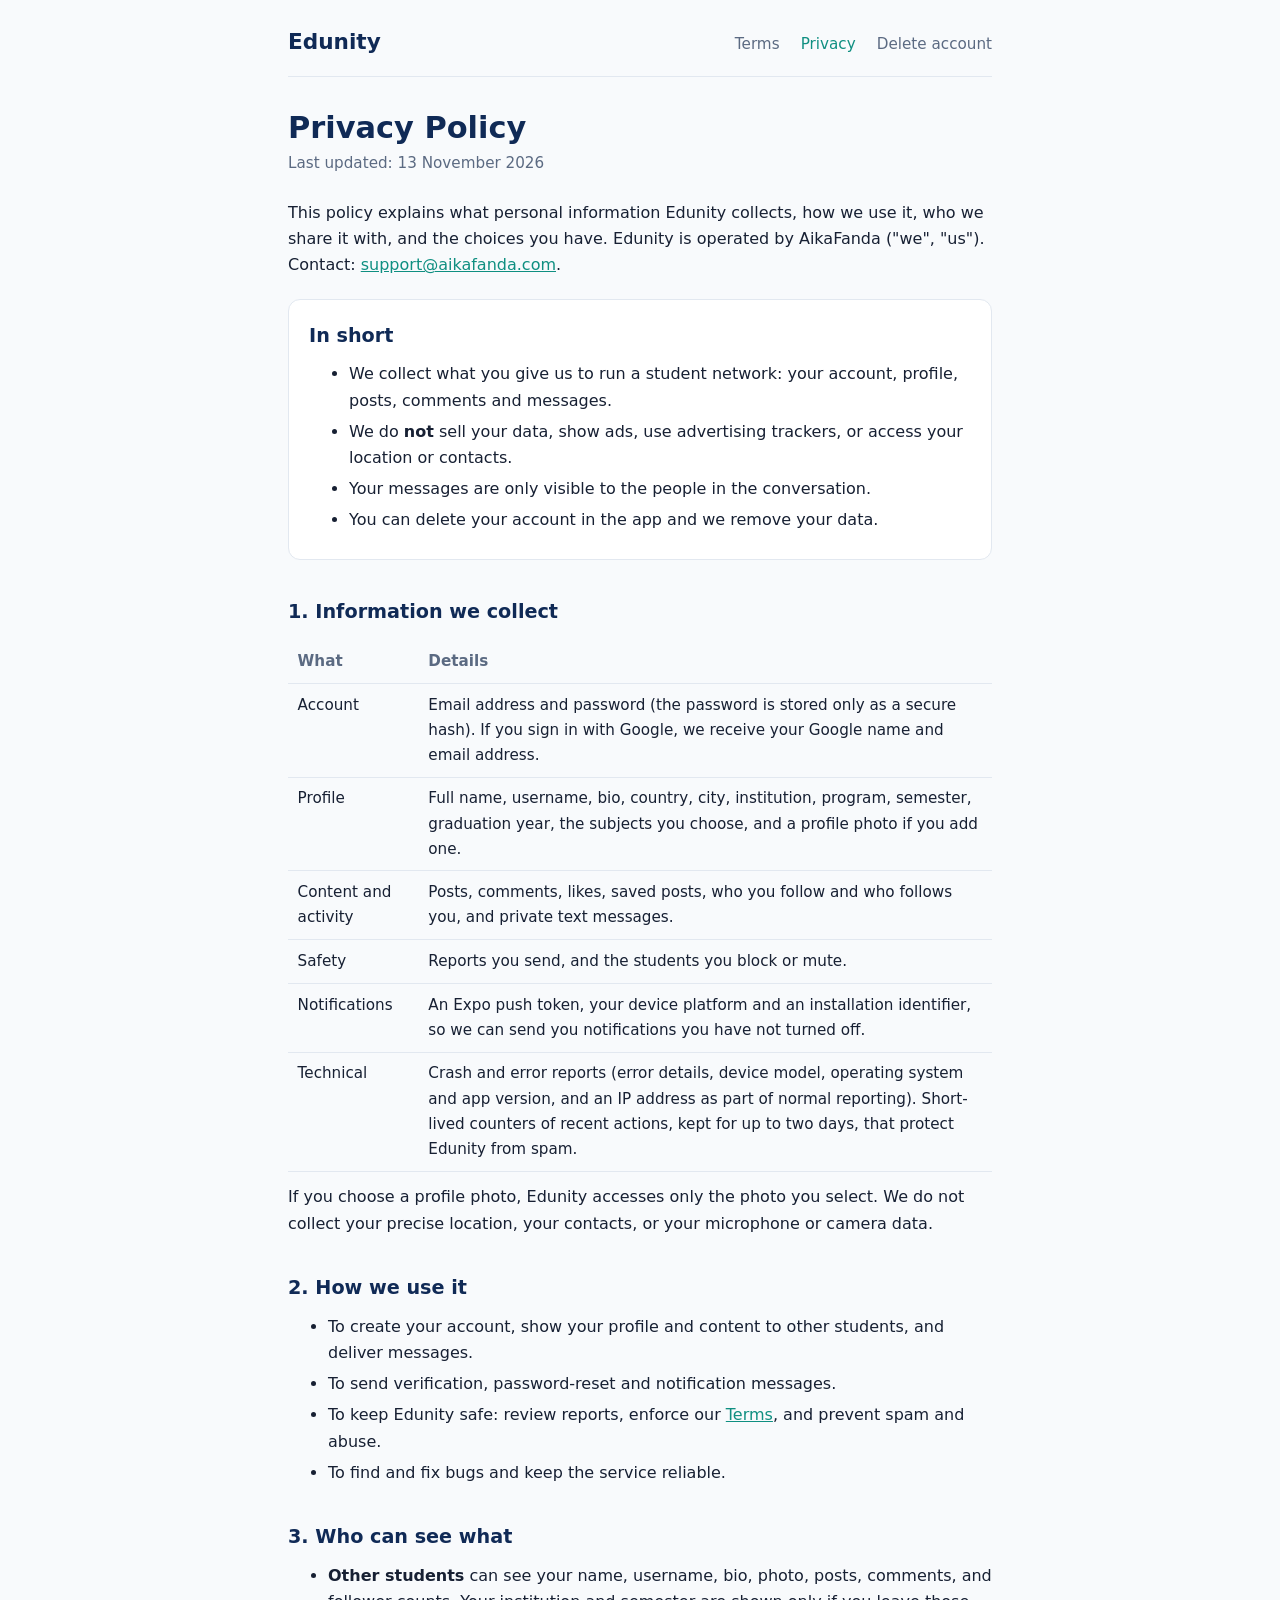
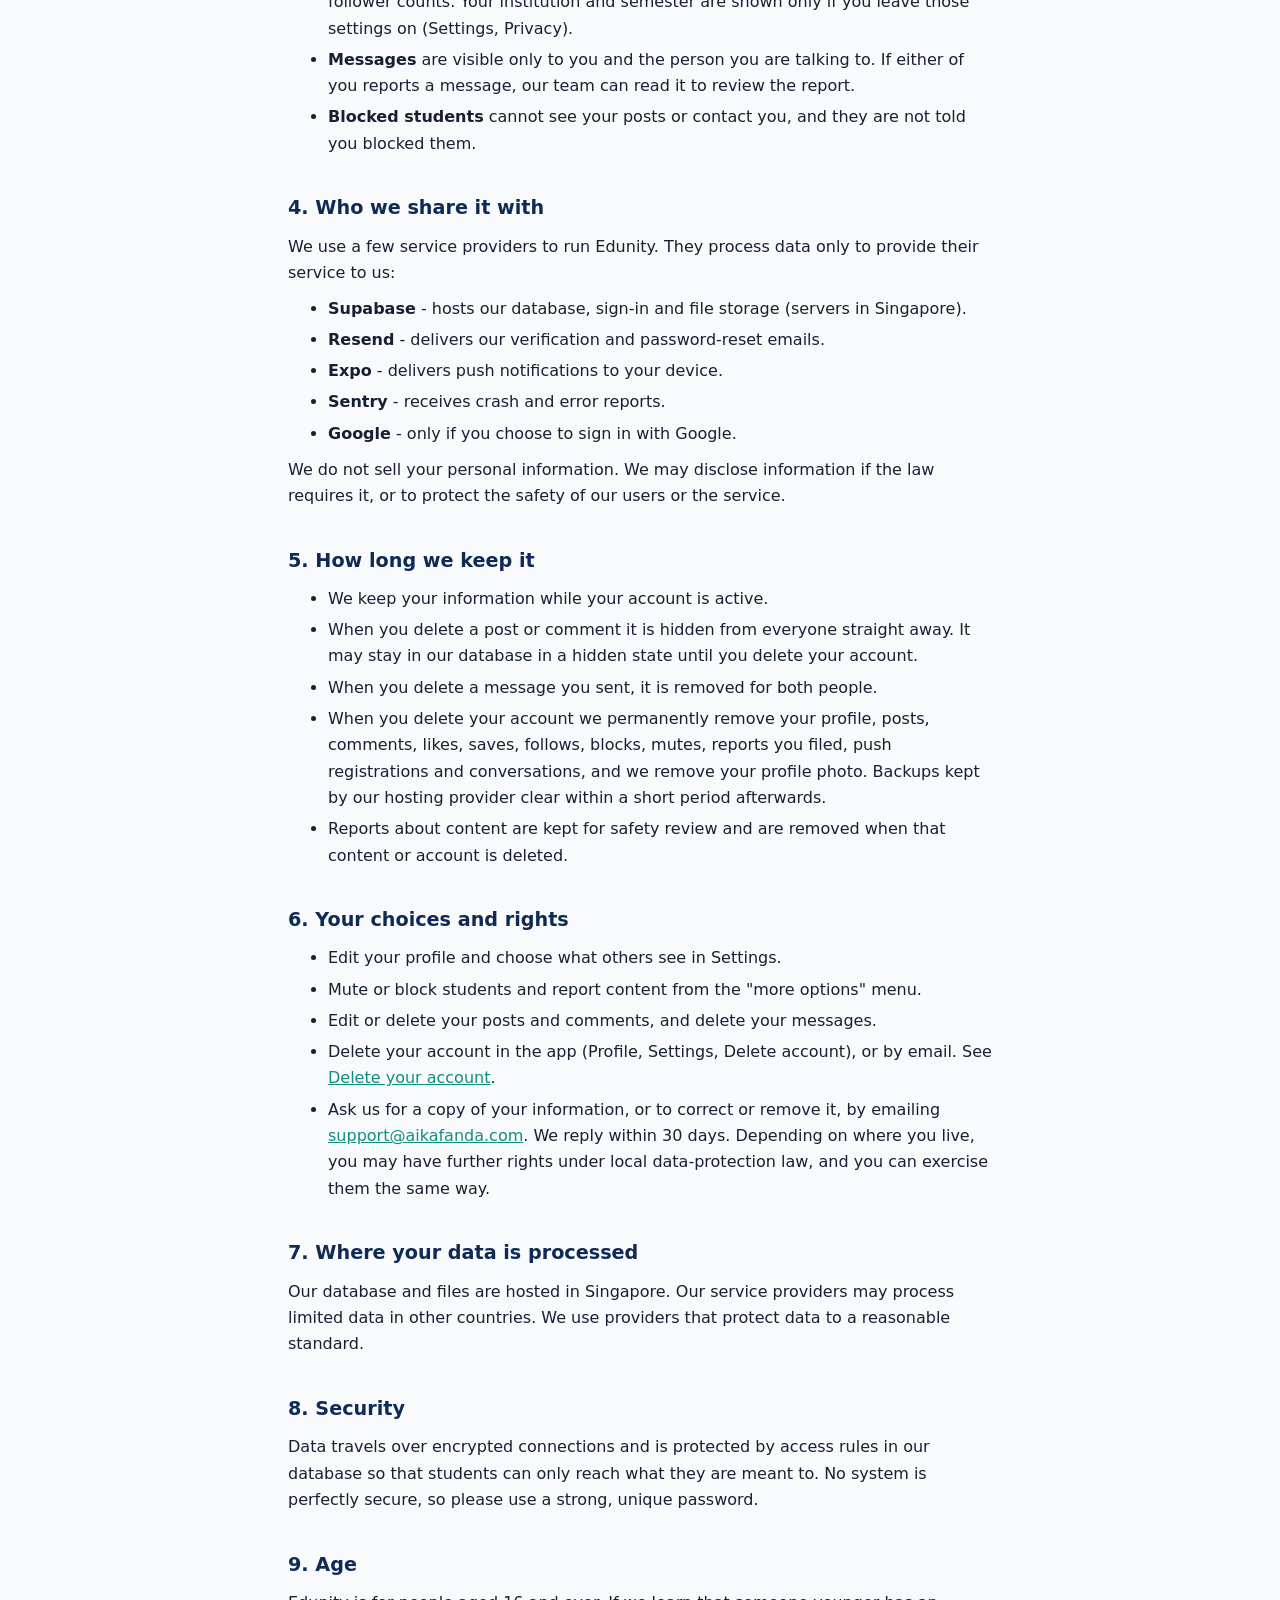
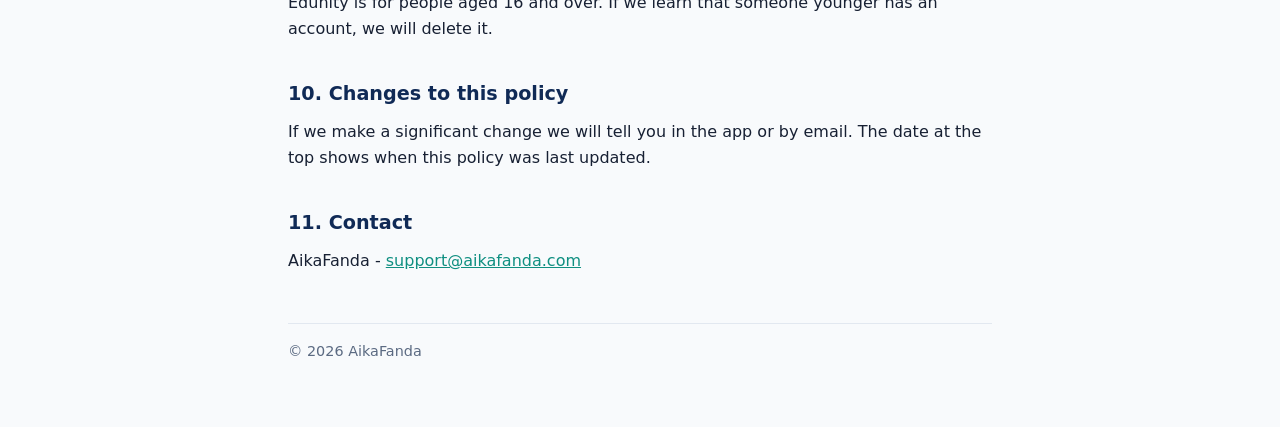
==== privacy.html @ e2a84323 "Add Edunity Terms, Privacy Policy and account-deletion pages Co-Authored-By: Claude Sonnet 5.5 <nore" ====
<!doctype html>
<html lang="en">
<head>
  <meta charset="utf-8">
  <meta name="viewport" content="width=device-width, initial-scale=1">
  <title>Privacy Policy - Edunity</title>
  <meta name="description" content="What Edunity collects, why, who we share it with, and the choices you have.">
  <link rel="stylesheet" href="style.css">
</head>
<body>
  <div class="wrap">
    <header class="site">
      <a class="brand" href="index.html">Edunity</a>
      <nav>
        <a href="terms.html">Terms</a>
        <a href="privacy.html" aria-current="page">Privacy</a>
        <a href="delete-account.html">Delete account</a>
      </nav>
    </header>

    <main>
      <h1>Privacy Policy</h1>
      <p class="meta">Last updated: 13 November 2026</p>

      <p>This policy explains what personal information Edunity collects, how we use it, who we share it with, and the choices you have. Edunity is operated by AikaFanda ("we", "us"). Contact: <a href="mailto:support@aikafanda.com">support@aikafanda.com</a>.</p>

      <div class="card">
        <h2>In short</h2>
        <ul>
          <li>We collect what you give us to run a student network: your account, profile, posts, comments and messages.</li>
          <li>We do <strong>not</strong> sell your data, show ads, use advertising trackers, or access your location or contacts.</li>
          <li>Your messages are only visible to the people in the conversation.</li>
          <li>You can delete your account in the app and we remove your data.</li>
        </ul>
      </div>

      <h2>1. Information we collect</h2>

      <table>
        <thead>
          <tr><th>What</th><th>Details</th></tr>
        </thead>
        <tbody>
          <tr>
            <td>Account</td>
            <td>Email address and password (the password is stored only as a secure hash). If you sign in with Google, we receive your Google name and email address.</td>
          </tr>
          <tr>
            <td>Profile</td>
            <td>Full name, username, bio, country, city, institution, program, semester, graduation year, the subjects you choose, and a profile photo if you add one.</td>
          </tr>
          <tr>
            <td>Content and activity</td>
            <td>Posts, comments, likes, saved posts, who you follow and who follows you, and private text messages.</td>
          </tr>
          <tr>
            <td>Safety</td>
            <td>Reports you send, and the students you block or mute.</td>
          </tr>
          <tr>
            <td>Notifications</td>
            <td>An Expo push token, your device platform and an installation identifier, so we can send you notifications you have not turned off.</td>
          </tr>
          <tr>
            <td>Technical</td>
            <td>Crash and error reports (error details, device model, operating system and app version, and an IP address as part of normal reporting). Short-lived counters of recent actions, kept for up to two days, that protect Edunity from spam.</td>
          </tr>
        </tbody>
      </table>
      <p>If you choose a profile photo, Edunity accesses only the photo you select. We do not collect your precise location, your contacts, or your microphone or camera data.</p>

      <h2>2. How we use it</h2>
      <ul>
        <li>To create your account, show your profile and content to other students, and deliver messages.</li>
        <li>To send verification, password-reset and notification messages.</li>
        <li>To keep Edunity safe: review reports, enforce our <a href="terms.html">Terms</a>, and prevent spam and abuse.</li>
        <li>To find and fix bugs and keep the service reliable.</li>
      </ul>

      <h2>3. Who can see what</h2>
      <ul>
        <li><strong>Other students</strong> can see your name, username, bio, photo, posts, comments, and follower counts. Your institution and semester are shown only if you leave those settings on (Settings, Privacy).</li>
        <li><strong>Messages</strong> are visible only to you and the person you are talking to. If either of you reports a message, our team can read it to review the report.</li>
        <li><strong>Blocked students</strong> cannot see your posts or contact you, and they are not told you blocked them.</li>
      </ul>

      <h2>4. Who we share it with</h2>
      <p>We use a few service providers to run Edunity. They process data only to provide their service to us:</p>
      <ul>
        <li><strong>Supabase</strong> - hosts our database, sign-in and file storage (servers in Singapore).</li>
        <li><strong>Resend</strong> - delivers our verification and password-reset emails.</li>
        <li><strong>Expo</strong> - delivers push notifications to your device.</li>
        <li><strong>Sentry</strong> - receives crash and error reports.</li>
        <li><strong>Google</strong> - only if you choose to sign in with Google.</li>
      </ul>
      <p>We do not sell your personal information. We may disclose information if the law requires it, or to protect the safety of our users or the service.</p>

      <h2>5. How long we keep it</h2>
      <ul>
        <li>We keep your information while your account is active.</li>
        <li>When you delete a post or comment it is hidden from everyone straight away. It may stay in our database in a hidden state until you delete your account.</li>
        <li>When you delete a message you sent, it is removed for both people.</li>
        <li>When you delete your account we permanently remove your profile, posts, comments, likes, saves, follows, blocks, mutes, reports you filed, push registrations and conversations, and we remove your profile photo. Backups kept by our hosting provider clear within a short period afterwards.</li>
        <li>Reports about content are kept for safety review and are removed when that content or account is deleted.</li>
      </ul>

      <h2>6. Your choices and rights</h2>
      <ul>
        <li>Edit your profile and choose what others see in Settings.</li>
        <li>Mute or block students and report content from the "more options" menu.</li>
        <li>Edit or delete your posts and comments, and delete your messages.</li>
        <li>Delete your account in the app (Profile, Settings, Delete account), or by email. See <a href="delete-account.html">Delete your account</a>.</li>
        <li>Ask us for a copy of your information, or to correct or remove it, by emailing <a href="mailto:support@aikafanda.com">support@aikafanda.com</a>. We reply within 30 days. Depending on where you live, you may have further rights under local data-protection law, and you can exercise them the same way.</li>
      </ul>

      <h2>7. Where your data is processed</h2>
      <p>Our database and files are hosted in Singapore. Our service providers may process limited data in other countries. We use providers that protect data to a reasonable standard.</p>

      <h2>8. Security</h2>
      <p>Data travels over encrypted connections and is protected by access rules in our database so that students can only reach what they are meant to. No system is perfectly secure, so please use a strong, unique password.</p>

      <h2>9. Age</h2>
      <p>Edunity is for people aged 16 and over. If we learn that someone younger has an account, we will delete it.</p>

      <h2>10. Changes to this policy</h2>
      <p>If we make a significant change we will tell you in the app or by email. The date at the top shows when this policy was last updated.</p>

      <h2>11. Contact</h2>
      <p>AikaFanda - <a href="mailto:support@aikafanda.com">support@aikafanda.com</a></p>
    </main>

    <footer class="site">&copy; 2026 AikaFanda</footer>
  </div>
</body>
</html>
---- style.css ----
/* Shared styles for the Edunity legal pages. No scripts, fonts or trackers. */
:root {
  --navy: #102a56;
  --teal: #0f8f81;
  --bg: #f8fafc;
  --surface: #ffffff;
  --text: #172033;
  --muted: #5b6a82;
  --border: #e2e8f0;
}

@media (prefers-color-scheme: dark) {
  :root {
    --navy: #9db8ea;
    --teal: #3cd0bd;
    --bg: #0e1626;
    --surface: #152036;
    --text: #e8edf6;
    --muted: #a3b0c6;
    --border: #26344f;
  }
}

* {
  box-sizing: border-box;
}

html {
  -webkit-text-size-adjust: 100%;
}

body {
  margin: 0;
  background: var(--bg);
  color: var(--text);
  font: 16px/1.65 system-ui, -apple-system, "Segoe UI", Roboto, Helvetica, Arial, sans-serif;
}

.wrap {
  max-width: 46rem;
  margin: 0 auto;
  padding: 1.5rem 1rem 4rem;
}

header.site {
  display: flex;
  align-items: baseline;
  justify-content: space-between;
  gap: 1rem;
  flex-wrap: wrap;
  padding-bottom: 1rem;
  border-bottom: 1px solid var(--border);
  margin-bottom: 2rem;
}

header.site a.brand {
  font-weight: 700;
  font-size: 1.35rem;
  color: var(--navy);
  text-decoration: none;
}

header.site nav a {
  margin-left: 1rem;
  color: var(--muted);
  text-decoration: none;
  font-size: 0.95rem;
}

header.site nav a:hover,
header.site nav a[aria-current="page"] {
  color: var(--teal);
}

h1 {
  font-size: 1.9rem;
  line-height: 1.25;
  margin: 0 0 0.25rem;
  color: var(--navy);
}

h2 {
  font-size: 1.2rem;
  margin: 2.2rem 0 0.5rem;
  color: var(--navy);
}

p,
ul,
ol {
  margin: 0.6rem 0;
}

li {
  margin: 0.3rem 0;
}

a {
  color: var(--teal);
}

.meta {
  color: var(--muted);
  font-size: 0.95rem;
  margin: 0 0 1.5rem;
}

.card {
  background: var(--surface);
  border: 1px solid var(--border);
  border-radius: 12px;
  padding: 1rem 1.25rem;
  margin: 1.25rem 0;
}

.card h2:first-child {
  margin-top: 0.25rem;
}

table {
  width: 100%;
  border-collapse: collapse;
  margin: 0.8rem 0;
  font-size: 0.95rem;
}

th,
td {
  text-align: left;
  vertical-align: top;
  padding: 0.55rem 0.6rem;
  border-bottom: 1px solid var(--border);
}

th {
  color: var(--muted);
  font-weight: 600;
}

footer.site {
  margin-top: 3rem;
  padding-top: 1rem;
  border-top: 1px solid var(--border);
  color: var(--muted);
  font-size: 0.9rem;
}

.list-links {
  list-style: none;
  padding: 0;
}

.list-links li {
  margin: 0.6rem 0;
}

.list-links a {
  display: block;
  background: var(--surface);
  border: 1px solid var(--border);
  border-radius: 12px;
  padding: 0.9rem 1.1rem;
  text-decoration: none;
  color: var(--text);
  font-weight: 600;
}

.list-links a span {
  display: block;
  color: var(--muted);
  font-weight: 400;
  font-size: 0.92rem;
}

.list-links a:hover {
  border-color: var(--teal);
}
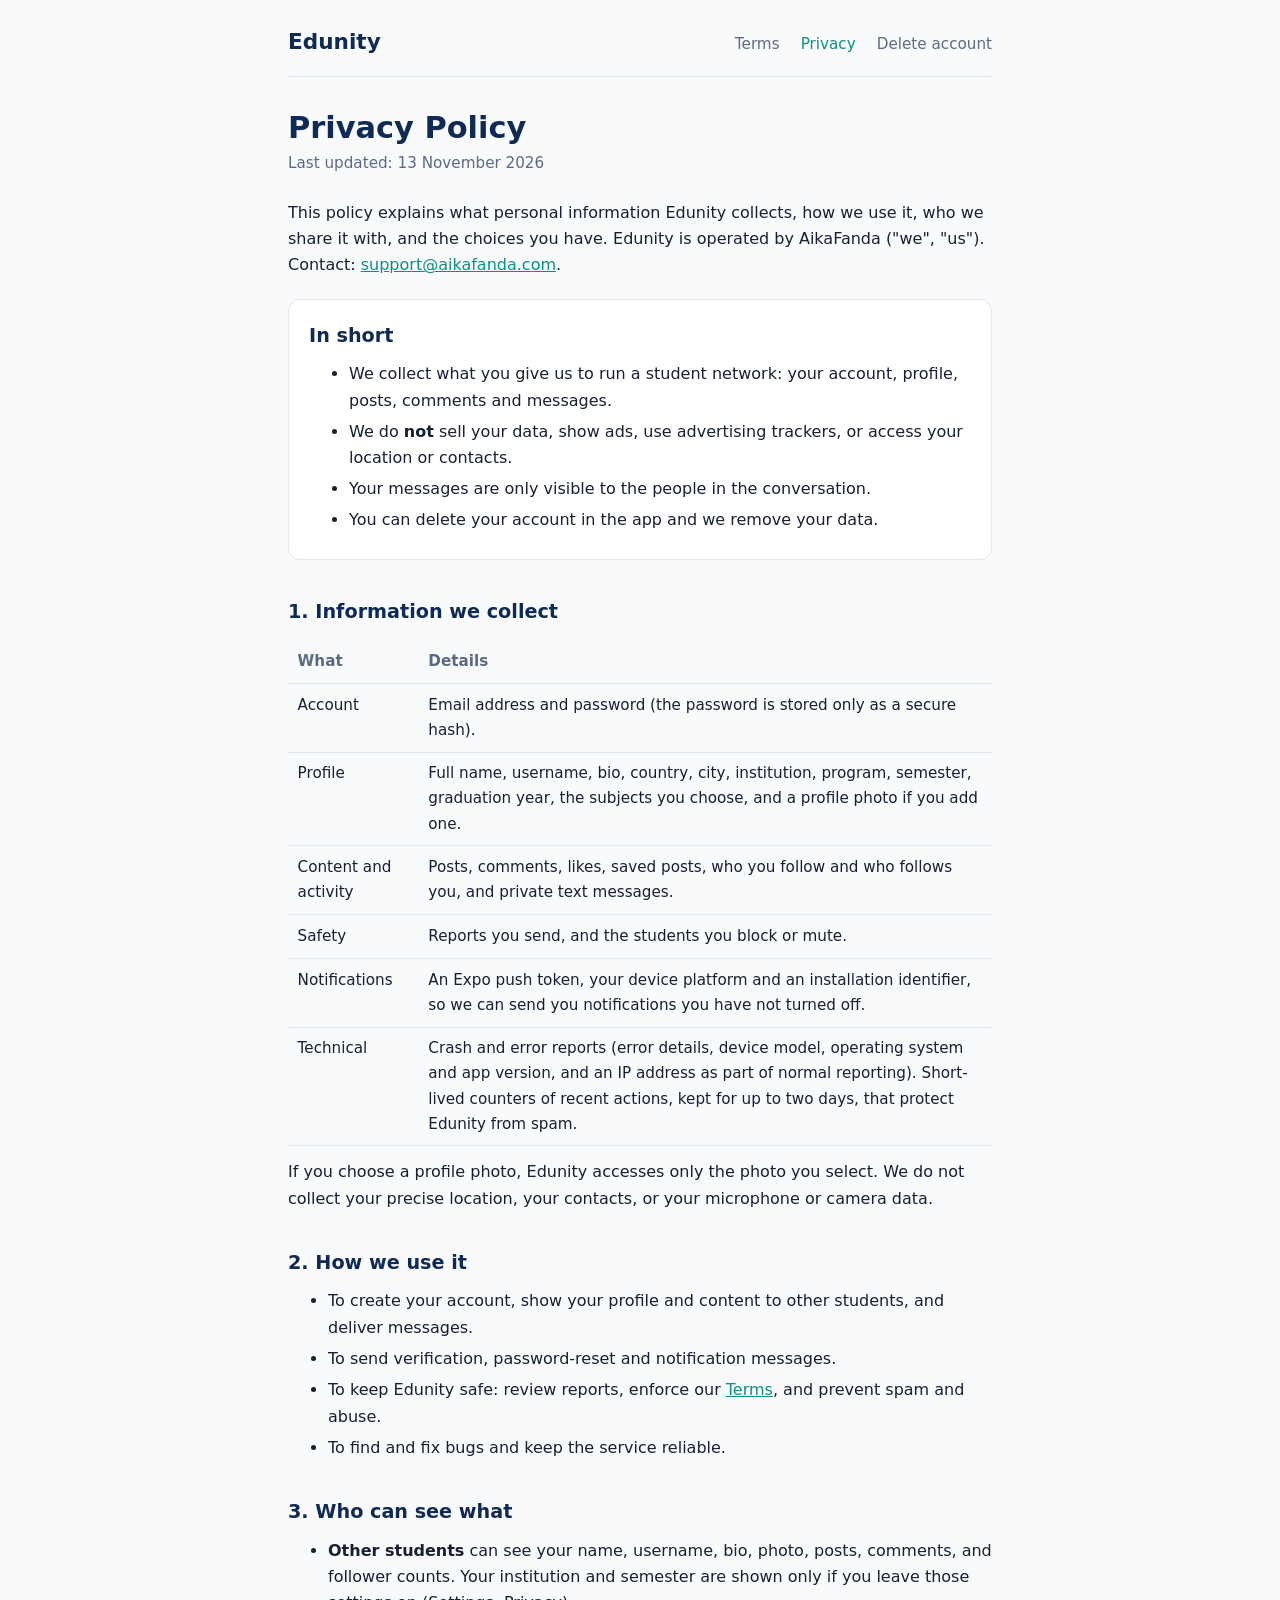
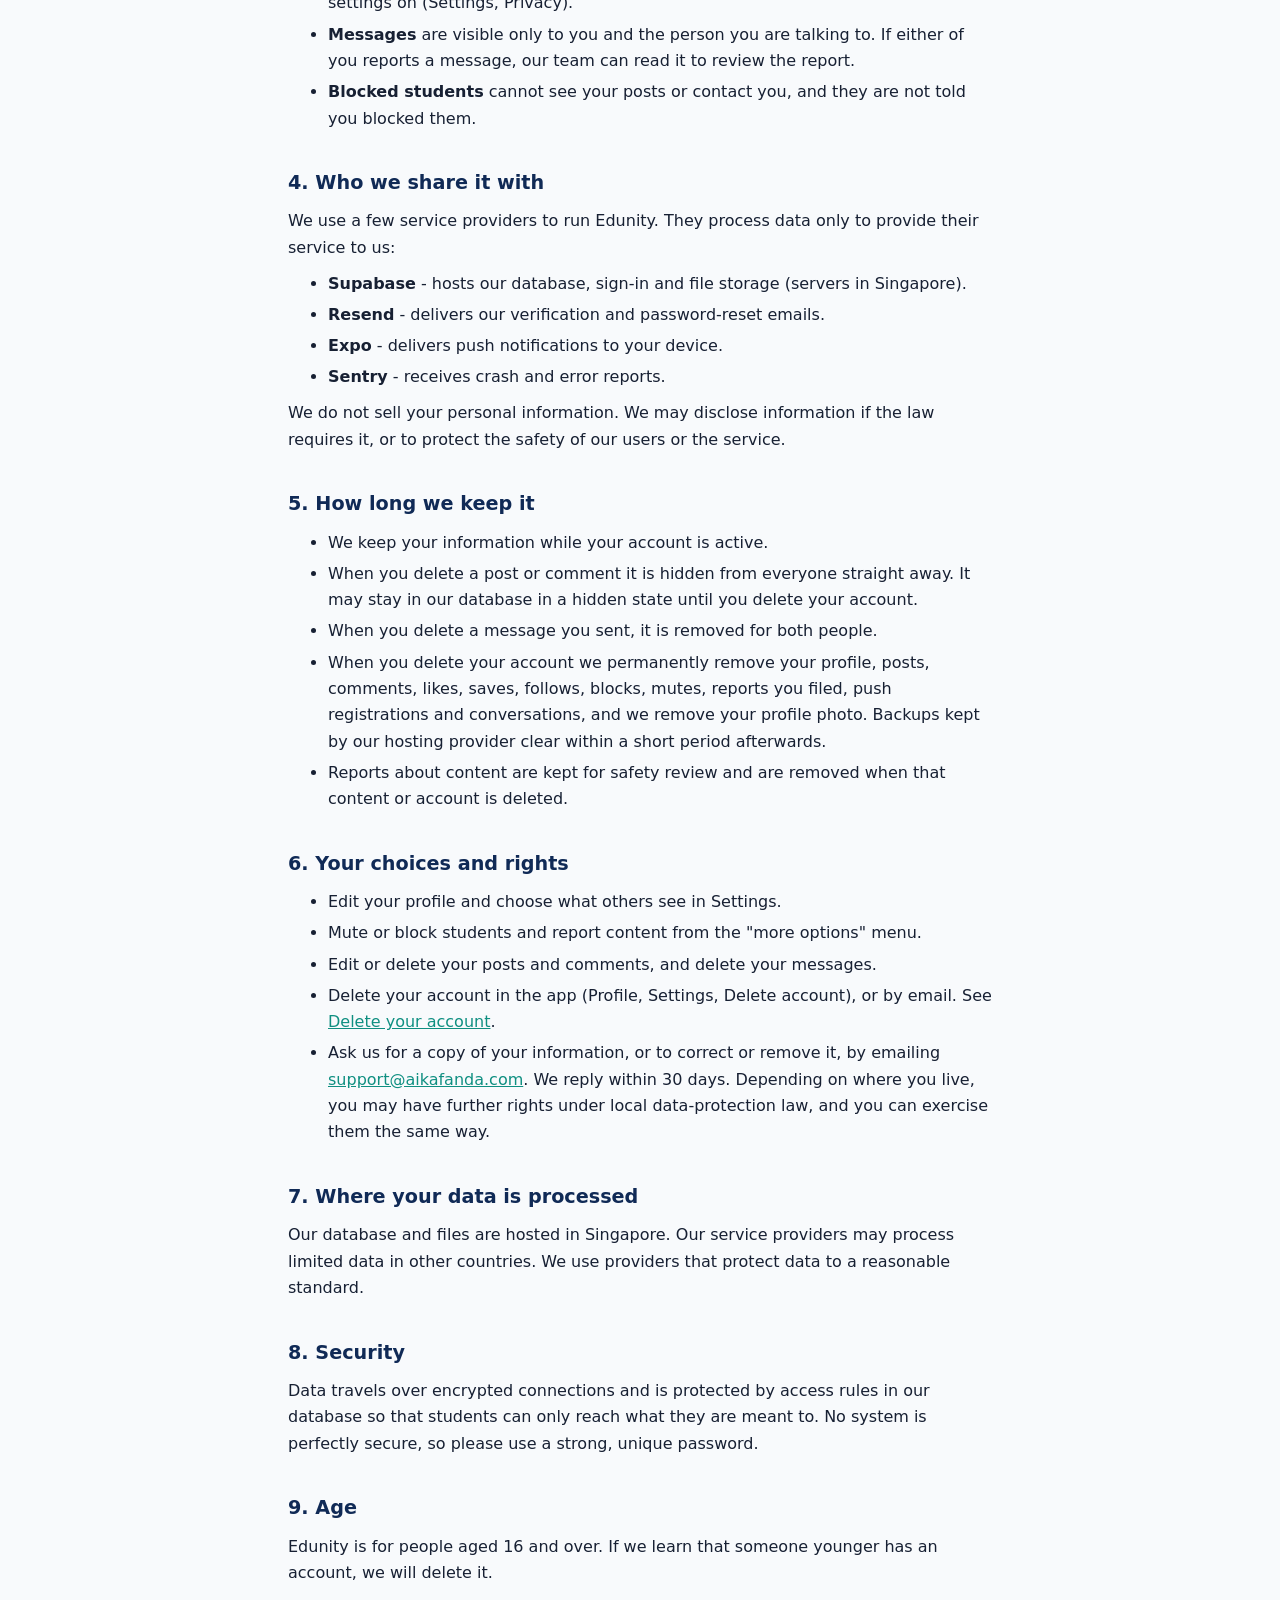
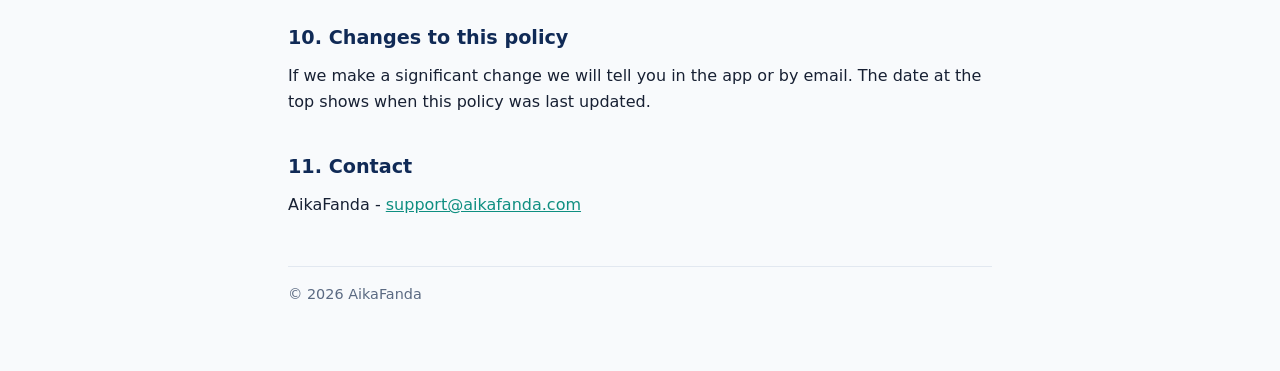
==== commit 5091df68: "Privacy policy: remove Google sign-in (email and password only) Co-Authored-By: Claude Sonnet 5.5 <n" ====
--- a/privacy.html
+++ b/privacy.html
@@ -43,7 +43,7 @@
         <tbody>
           <tr>
             <td>Account</td>
-            <td>Email address and password (the password is stored only as a secure hash). If you sign in with Google, we receive your Google name and email address.</td>
+            <td>Email address and password (the password is stored only as a secure hash).</td>
           </tr>
           <tr>
             <td>Profile</td>
@@ -91,7 +91,6 @@
         <li><strong>Resend</strong> - delivers our verification and password-reset emails.</li>
         <li><strong>Expo</strong> - delivers push notifications to your device.</li>
         <li><strong>Sentry</strong> - receives crash and error reports.</li>
-        <li><strong>Google</strong> - only if you choose to sign in with Google.</li>
       </ul>
       <p>We do not sell your personal information. We may disclose information if the law requires it, or to protect the safety of our users or the service.</p>
 
